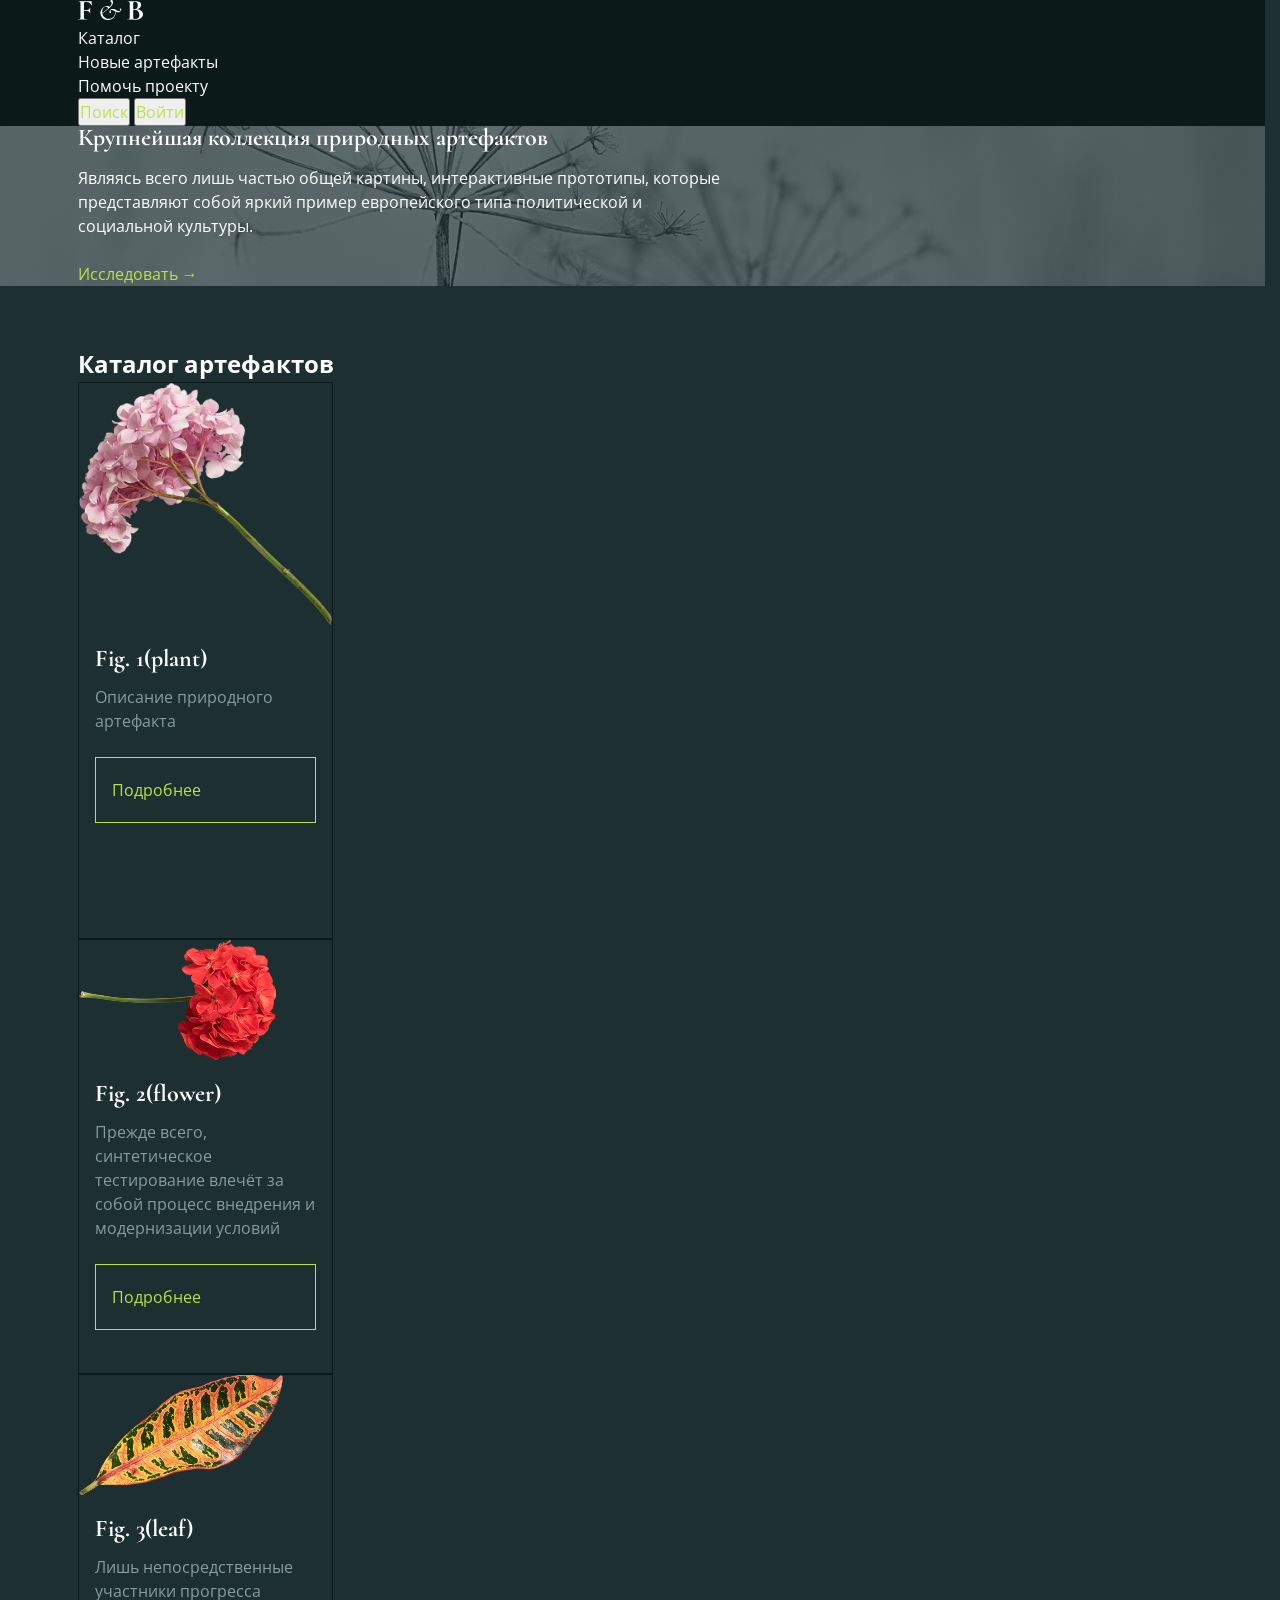
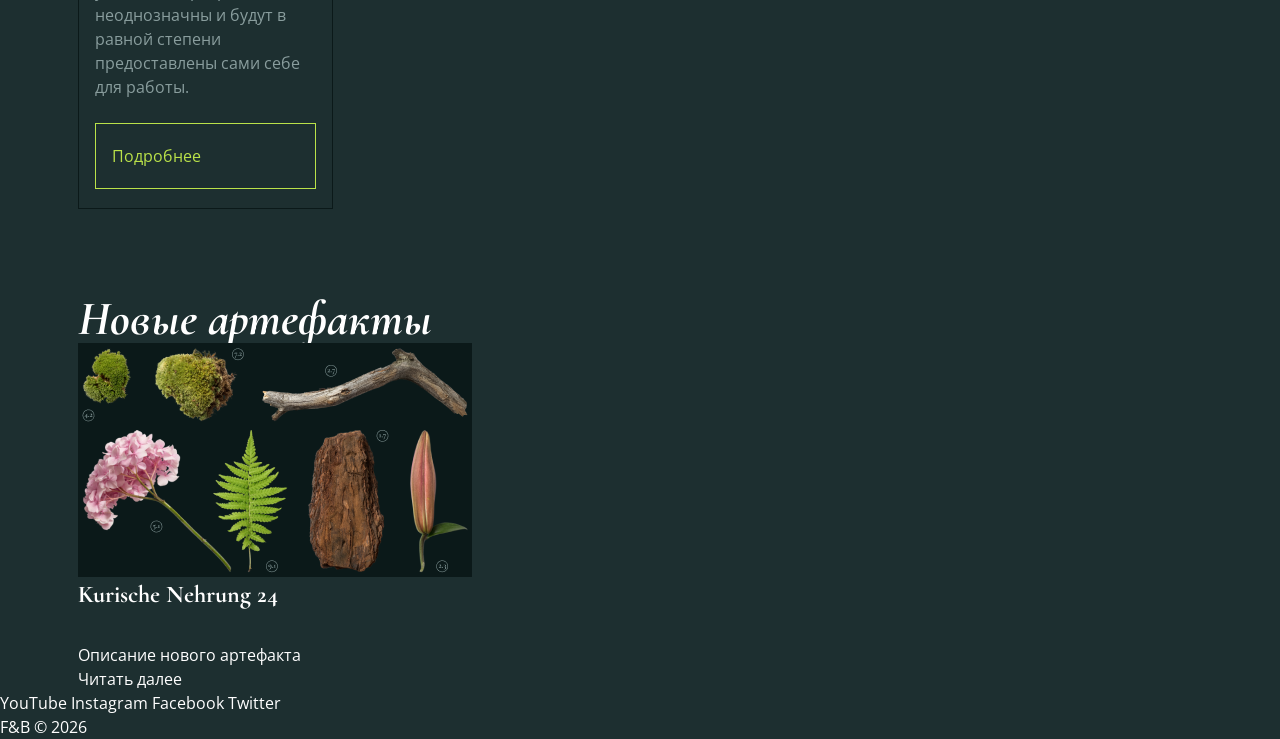
==== index.html @ 009cd21e "Начало истории" ====
<!doctype html>
<html lang="ru">
<head>
    <meta charset="UTF-8">
    <meta name="viewport" content="width=device-width, initial-scale=1.0">
    <title>Практика HTML</title>

    <link rel="preconnect" href="https://fonts.googleapis.com">
    <link rel="preconnect" href="https://fonts.gstatic.com" crossorigin>
    <link href="https://fonts.googleapis.com/css2?family=Cormorant:ital,wght@0,300..700;1,300..700&family=Open+Sans:ital,wght@0,300..800;1,300..800&display=swap" rel="stylesheet">

    <link rel="preconnect" href="https://fonts.googleapis.com">
    <link rel="preconnect" href="https://fonts.gstatic.com" crossorigin>
    <link href="https://fonts.googleapis.com/css2?family=Cormorant:ital,wght@0,300..700;1,300..700&family=Open+Sans:ital,wght@0,300..800;1,300..800&display=swap" rel="stylesheet">

    <link rel="stylesheet" href="styles/normalize.css">
    <link rel="stylesheet" href="styles/style.css">

</head>
<body>
<header class="header">
    <div class="container header__container">
        <a href="#top" class="header__logo" aria-label="F&B - на главную">
            <img
                class="header__logo-image"
                src="images/logo.svg"
                alt="F&B"
            >
        </a>
        <nav class="header__nav">
            <ul class="header__list">
                <li class="header__item">
                    <a class="header__link" href="#">Каталог</a>
                </li>
                <li class="header__item">
                    <a class="header__link" href="#">Новые артефакты</a>
                </li>
                <li class="header__item">
                    <a class="header__link" href="#">Помочь проекту</a>
                </li>
            </ul>
        </nav>
        <div class="header__actions">
            <button class="header__button" type="button">Поиск</button>
            <button class="header__button" type="button">Войти</button>
        </div>
    </div>
</header>

    <main>
        <section class="hero">
            <div class="container hero__container">
                <h1 class="hero__title">
                    Крупнейшая коллекция природных артефактов
                </h1>

                <p class="hero__description">
                    Являясь всего лишь частью общей картины, интерактивные прототипы,
                    которые представляют собой яркий пример европейского типа
                    политической и социальной культуры.
                </p>
                
                <a class="hero__link" href="#">
                    Исследовать →
                </a>
            </div>
        </section>

        <section class="catalog">
            <div class="container catalog__container">
                <h2 class="catalog__title">Каталог артефактов</h2>
                <ul class="catalog__list">
                    <li class="catalog__item">
                        <article class="card">
                            <div class="card__image">
                                <img src="images/Layer 2 1.png" alt="Fig. 1(plant)">
                            </div>

                            <div class="card__content">
                                <h3 class="card__title">Fig. 1(plant)</h3>

                                <p class="card__description">
                                    Описание природного артефакта
                                </p>                   

                                <a href="#" class="card__link">
                                    Подробнее
                                </a>
                            </div>
                        </article>
                    </li>
                    <li class="catalog__item">
                        <article class="card">
                            <div class="card__image">
                                <img src="images/Layer 2.png" alt="Fig. 2(flower)">
                            </div>
                            <div class="card__content">
                                <h3 class="card__title">Fig. 2(flower)</h3>

                                <p class="card__description">
                                    Прежде всего, синтетическое тестирование влечёт за собой
                                    процесс внедрения и модернизации условий
                                </p>                   

                                <a href="#" class="card__link">
                                    Подробнее
                                </a>
                            </div>
                        </article>
                    </li>

                    <li class="catalog__item">
                        <article class="card">
                            <div class="card__image">
                                <img src="images/Layer 4.png" alt="Fig. 4(leaf)">
                            </div>
                            <div class="card__content">
                                <h3 class="card__title">Fig. 3(leaf)</h3>

                                <p class="card__description">
                                    Лишь непосредственные участники прогресса неоднозначны
                                    и будут в равной степени предоставлены сами себе для работы.
                                </p>

                                <a href="#" class="card__link">
                                    Подробнее
                                </a>
                            </div>
                        </article>
                    </li>
                </ul>
            </div>
        </section>

        <section class="new_artifacts">
            <div class="container artifacts__container">
                <h2 class="new-artifacts__title">
                    Новые артефакты
                </h2>

                <div class="new-artifacts__content">
                    <img 
                        class="new-artifacts__image"
                        src="images/Снимок экрана 2026-10-23 193744.png" 
                        alt="Новый природный артефакт"
                    >

                    <div class="new-artifacts__info">
                        <h3 class="new-artifacts__subtitle">
                            Kurische Nehrung 24
                        </h3>

                        <p class="new-artifacts__description">
                            Описание нового артефакта
                        </p>

                        <a href="#" class="new-artifacts__link">
                            Читать далее
                        </a>
                    </div>
                </div>
            </div>
        </section>

    </main>

    <footer class="footer">
        <div class="footer__socials">
            <a class="footer__link" href="#">YouTube</a>
            <a class="footer__link" href="#">Instagram</a>
            <a class="footer__link" href="#">Facebook</a>
            <a class="footer__link" href="#">Twitter</a>
        </div>
        <p class="footer__copyright">
            F&B © 2026
        </p>
    </footer>
</body>
</html>
---- styles/style.css ----
*,
*::before,
*::after {
    box-sizing: border-box;
    margin: 0;
    padding: 0;
}

ul,
ol {
    list-style: none;
}

a {
    text-decoration: none;
    color: inherit;
}

body {
    background-color: #1d2f30;
    color: #ffffff;
    font-family: "Open Sans", Arial, sans-serif;
    line-height: 1.5;
    font-size: 16px;
}

.hero{
    background-image:
    linear-gradient(
        rgba(29, 47, 48, 0.7),
        rgba(29, 47, 48, 0.7)
    ),
    url("/images/1_1.jpg");
    background-position: center;
    background-size: cover;
}

.header__logo-image{
    width: 65px;
    height: 20px;
}

.header__logo {
    width: 65px;
    height: 20px;
}

.hero__title{
    max-width: 690px;
    margin-bottom: 16px;
    font-family: "Cormorant", Georgia, serif;
    line-height: 1;
}

.hero__description{
    max-width: 650px;
    margin-bottom: 24px;
}

.hero__link {
    display: inline-block;
}

.header{
    background-color: #0b1919;
}

.header__button{
    color: #bae249;
}

.header__container {
    min-height: 60px;
}

.hero__link{
    display: inline-block;
    color: #bae249;
}

.hero__container {
    padding-top: 90px;
    padding-bottom: 94px;
}

.catalog{
    padding: 60px 0;
}

.catalog__list {
    margin-bottom: 26px;
}

.catalog__item {
    width: 255px;
}

.card {
    border: 1px solid #0b1919;
}

.card__content {
    min-height: 313px;
    padding: 16px;
}

.card__title {
    margin-bottom: 8px;
    font-family: "Cormorant", Georgia, serif;
    font-size: 24px;
    line-height: 1.5;
}

.card__description {
    color: #899d9d;
}

.card__link {
    display: block;
    width: 100%;
    margin-top: 24px;
    padding: 20px 16px;
    border: 1px solid #bae249;
    color: #bae249;
}

.container {
    width: 100%;
    max-width: 1170px;
    margin: 0 auto;
    padding: 0 30px;
    padding-left: 30px;
}

.new-artifacts__title {
    font-family: "Cormorant", Georgia, serif;
    font-size: 48px;
    font-style: italic;
    line-height: 1;
}

.new-artifacts__subtitle {
    font-family: "Cormorant", Georgia, serif;
    font-size: 24px;
    line-height: 1.5;
    margin-bottom: 30px;
}
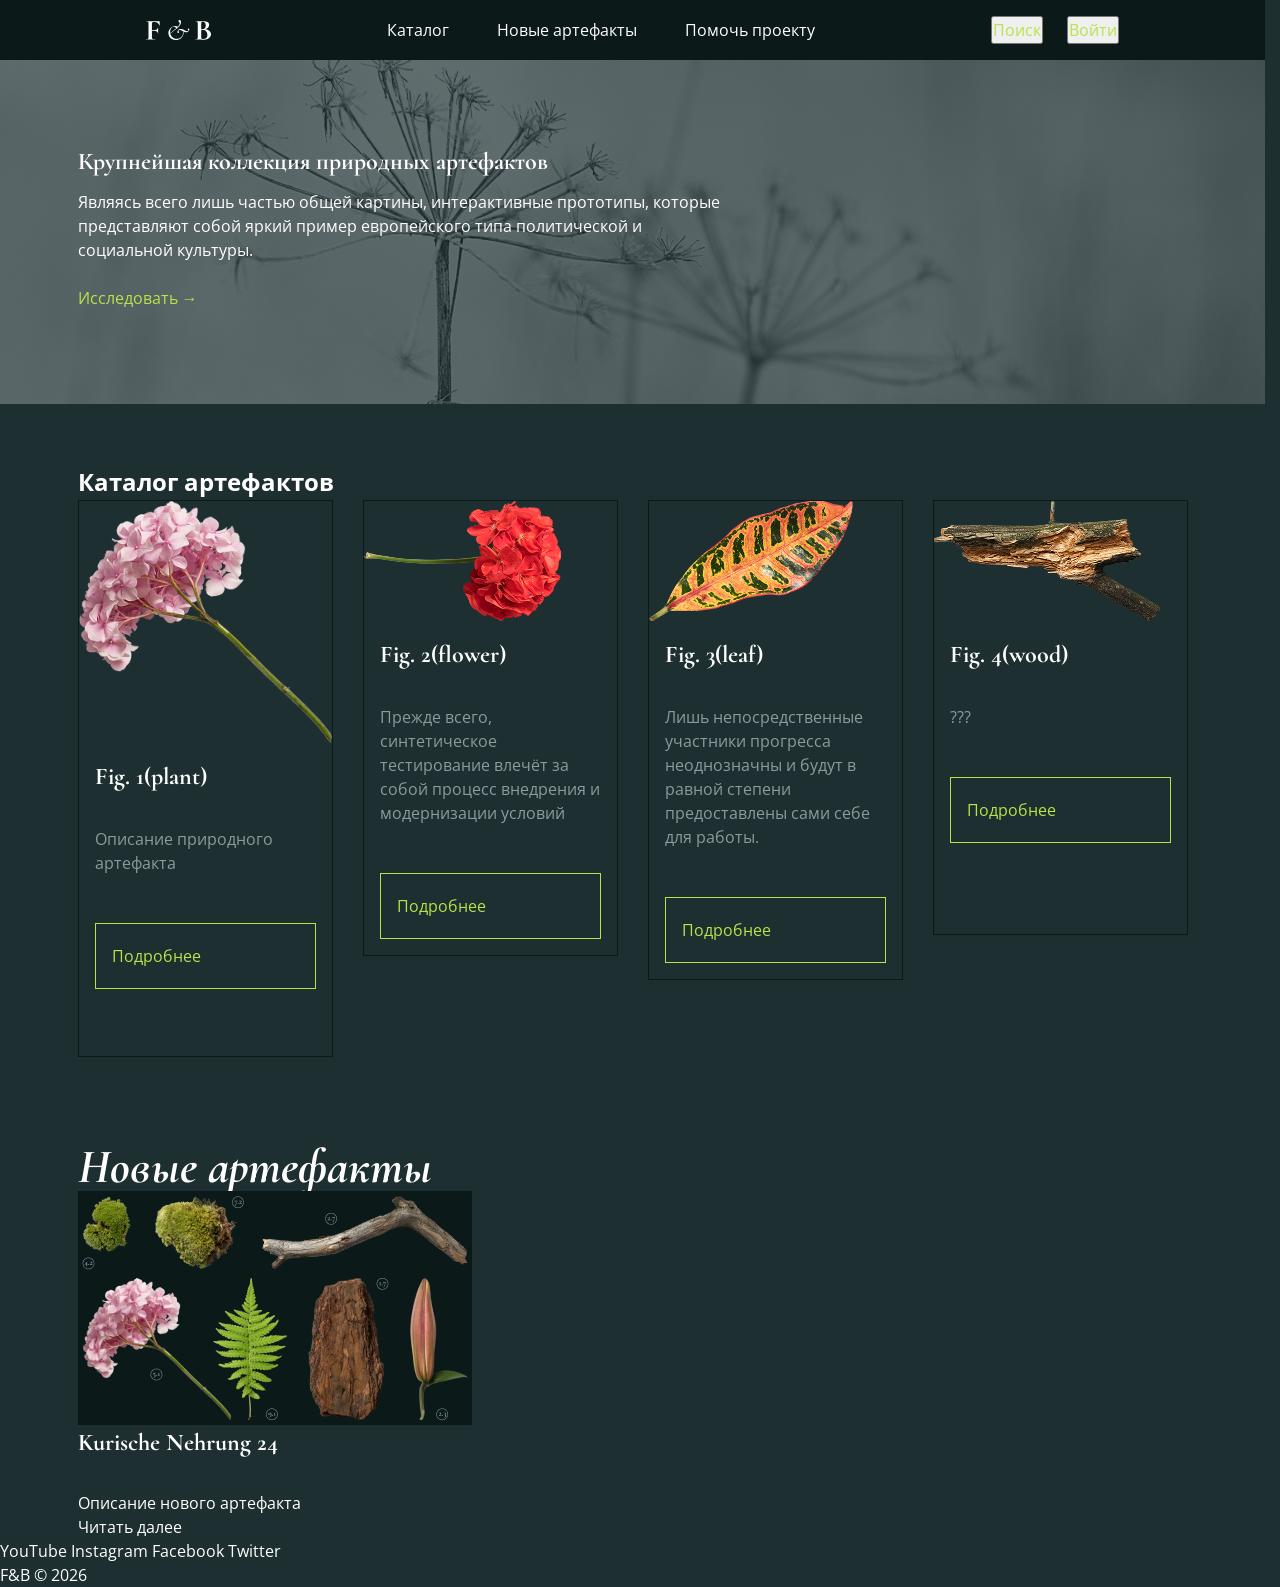
==== commit 993ff4cc: "Дз 4" ====
--- a/index.html
+++ b/index.html
@@ -112,7 +112,7 @@
                     <li class="catalog__item">
                         <article class="card">
                             <div class="card__image">
-                                <img src="images/Layer 4.png" alt="Fig. 4(leaf)">
+                                <img src="images/Layer 4.png" alt="Fig. 3(leaf)">
                             </div>
                             <div class="card__content">
                                 <h3 class="card__title">Fig. 3(leaf)</h3>
@@ -120,6 +120,25 @@
                                 <p class="card__description">
                                     Лишь непосредственные участники прогресса неоднозначны
                                     и будут в равной степени предоставлены сами себе для работы.
+                                </p>
+
+                                <a href="#" class="card__link">
+                                    Подробнее
+                                </a>
+                            </div>
+                        </article>
+                    </li>
+
+                    <li class="catalog__item">
+                        <article class="card">
+                            <div class="card__image">
+                                <img src="images/Layer 1 1.png" alt="Fig. 4(wood)">
+                            </div>
+                            <div class="card__content">
+                                <h3 class="card__title">Fig. 4(wood)</h3>
+
+                                <p class="card__description">
+                                    ???
                                 </p>
 
                                 <a href="#" class="card__link">
--- a/styles/style.css
+++ b/styles/style.css
@@ -71,6 +71,22 @@
 
 .header__container {
     min-height: 60px;
+    display: flex;
+    align-items: center;
+    justify-content: space-around;
+    gap: 40px;
+}
+
+.header__actions {
+    display: flex;
+    align-items: center;
+    gap: 24px;
+}
+
+.header__list {
+    display: flex;
+    align-items: center;
+    gap: 48px;
 }
 
 .hero__link{
@@ -89,6 +105,9 @@
 
 .catalog__list {
     margin-bottom: 26px;
+    display: flex;
+    gap: 30px;
+    margin-bottom: 26px;
 }
 
 .catalog__item {
@@ -102,6 +121,10 @@
 .card__content {
     min-height: 313px;
     padding: 16px;
+    display: flex;
+    flex-direction: column;
+    align-items: flex-start;
+    gap: 24px;
 }
 
 .card__title {
@@ -128,7 +151,7 @@
     width: 100%;
     max-width: 1170px;
     margin: 0 auto;
-    padding: 0 30px;
+    padding-right: 30px;
     padding-left: 30px;
 }
 
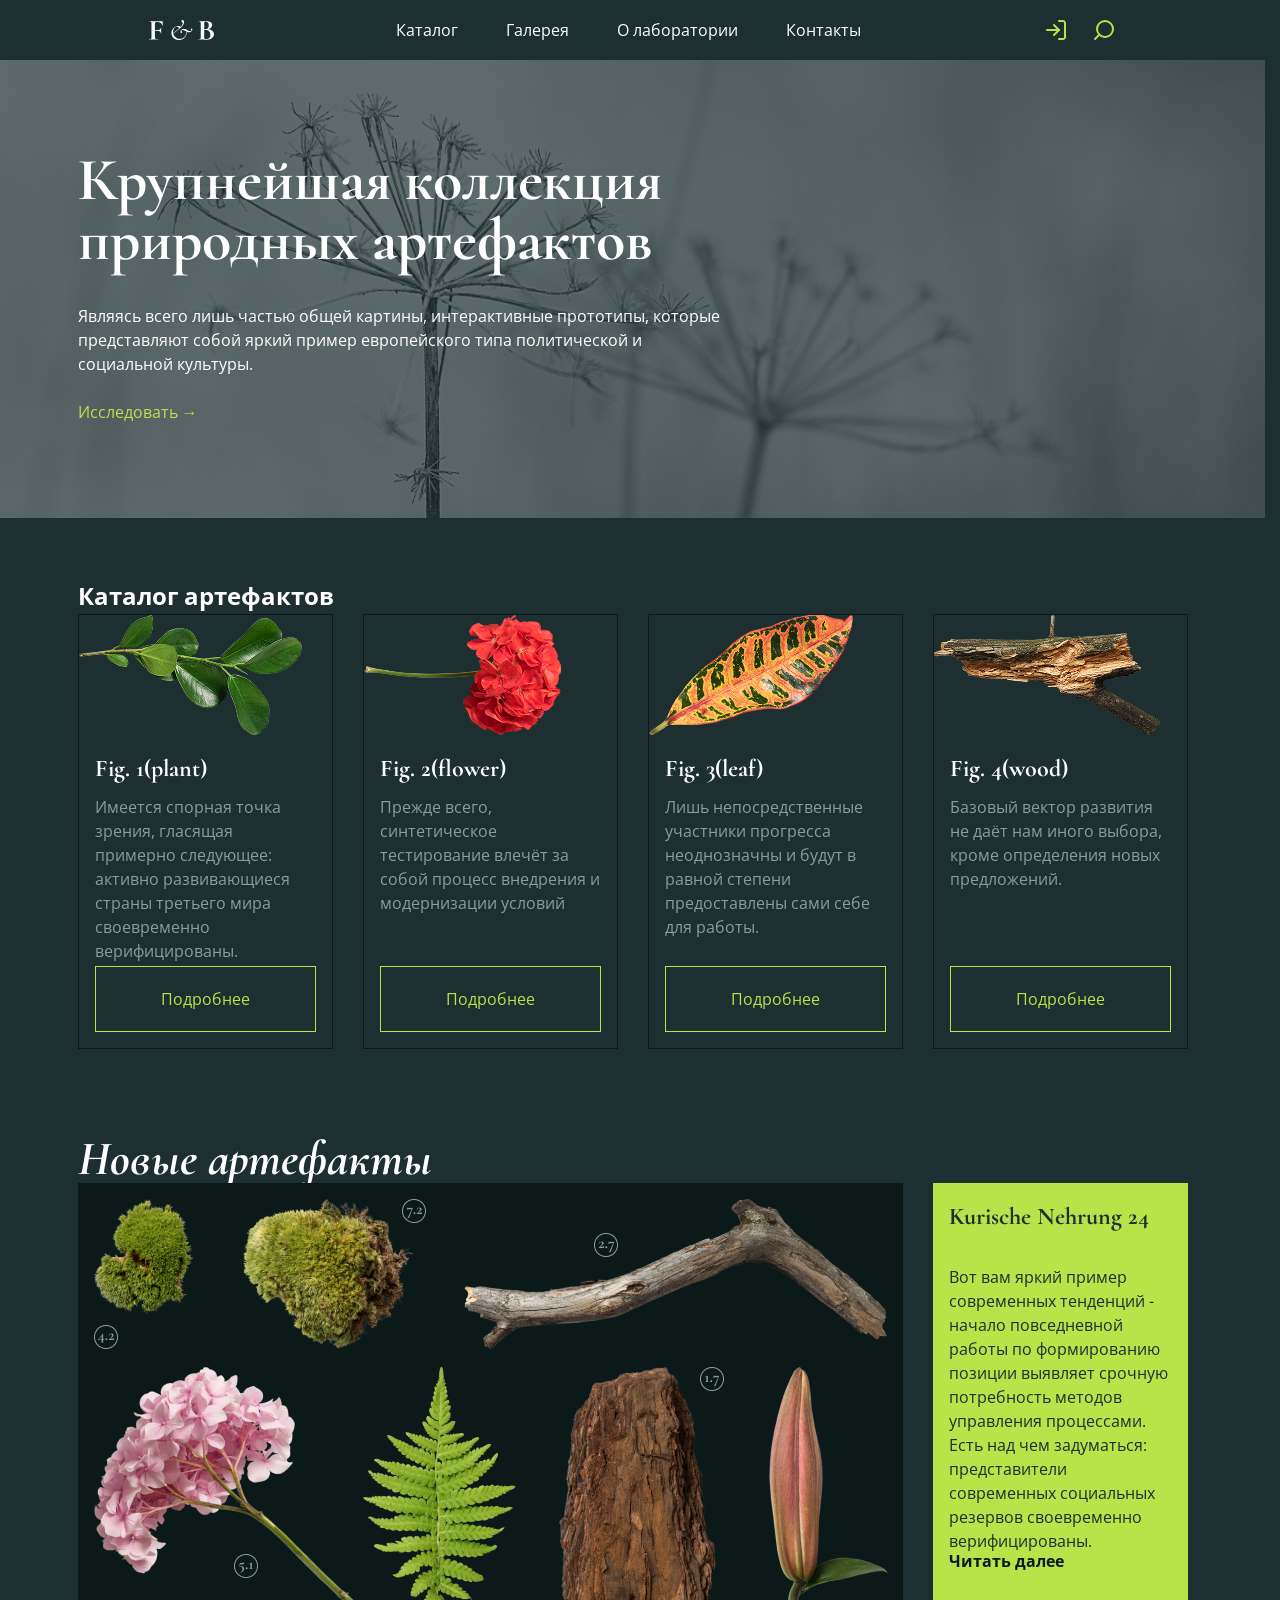
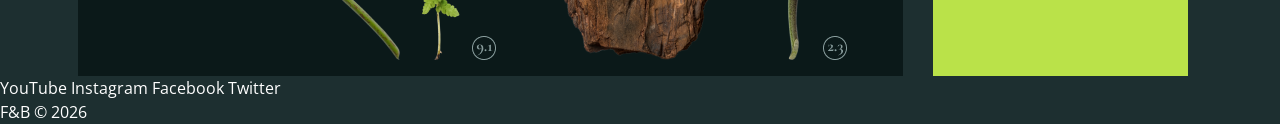
==== commit 107f5547: "Урок №67" ====
--- a/index.html
+++ b/index.html
@@ -33,16 +33,23 @@
                     <a class="header__link" href="#">Каталог</a>
                 </li>
                 <li class="header__item">
-                    <a class="header__link" href="#">Новые артефакты</a>
-                </li>
-                <li class="header__item">
-                    <a class="header__link" href="#">Помочь проекту</a>
+                    <a class="header__link" href="#">Галерея</a>
+                </li>
+                <li class="header__item">
+                    <a class="header__link" href="#">О лаборатории</a>
+                </li>
+                <li class="header__item">
+                    <a class="header__link" href="#">Контакты</a>
                 </li>
             </ul>
         </nav>
         <div class="header__actions">
-            <button class="header__button" type="button">Поиск</button>
-            <button class="header__button" type="button">Войти</button>
+            <button class="header__button" type="button">
+                <img src="images/log-in.svg" alt="логин">
+            </button>
+            <button class="header__button" type="button">
+                <img src="images/search.svg" alt="серч">
+            </button>
         </div>
     </div>
 </header>
@@ -73,14 +80,16 @@
                     <li class="catalog__item">
                         <article class="card">
                             <div class="card__image">
-                                <img src="images/Layer 2 1.png" alt="Fig. 1(plant)">
+                                <img src="images/Layer 3.png" alt="Fig. 1(plant)">
                             </div>
 
                             <div class="card__content">
                                 <h3 class="card__title">Fig. 1(plant)</h3>
 
                                 <p class="card__description">
-                                    Описание природного артефакта
+                                    Имеется спорная точка зрения, гласящая 
+                                    примерно следующее: активно развивающиеся 
+                                    страны третьего мира своевременно верифицированы.
                                 </p>                   
 
                                 <a href="#" class="card__link">
@@ -138,7 +147,7 @@
                                 <h3 class="card__title">Fig. 4(wood)</h3>
 
                                 <p class="card__description">
-                                    ???
+                                    Базовый вектор развития не даёт нам иного выбора, кроме определения новых предложений.
                                 </p>
 
                                 <a href="#" class="card__link">
@@ -160,7 +169,7 @@
                 <div class="new-artifacts__content">
                     <img 
                         class="new-artifacts__image"
-                        src="images/Снимок экрана 2026-10-23 193744.png" 
+                        src="images/card_5.png" 
                         alt="Новый природный артефакт"
                     >
 
@@ -170,7 +179,8 @@
                         </h3>
 
                         <p class="new-artifacts__description">
-                            Описание нового артефакта
+                            Вот вам яркий пример современных тенденций - начало повседневной работы по формированию позиции выявляет срочную потребность методов управления процессами. 
+Есть над чем задуматься: представители современных социальных резервов своевременно верифицированы.
                         </p>
 
                         <a href="#" class="new-artifacts__link">
--- a/styles/style.css
+++ b/styles/style.css
@@ -46,10 +46,17 @@
 }
 
 .hero__title{
-    max-width: 690px;
+    max-width: 690px;   
+    width: 629px;
+    height: 138px;
+    top: 146px;
+    left: 160px;
     margin-bottom: 16px;
     font-family: "Cormorant", Georgia, serif;
-    line-height: 1;
+    line-height: 100%;
+    letter-spacing: 0%;
+    font-weight: 700;
+    font-size: 60px;
 }
 
 .hero__description{
@@ -62,11 +69,13 @@
 }
 
 .header{
-    background-color: #0b1919;
+    background-color: #1d2f30;
 }
 
 .header__button{
     color: #bae249;
+    background-color: #1d2f30;
+    border: none;
 }
 
 .header__container {
@@ -111,11 +120,16 @@
 }
 
 .catalog__item {
-    width: 255px;
+    flex-basis: 255px;
+    flex-grow: 1;
+    flex-shrink: 1;
 }
 
 .card {
     border: 1px solid #0b1919;
+    display: flex;
+    height: 100%;
+    flex-direction: column;
 }
 
 .card__content {
@@ -124,7 +138,7 @@
     display: flex;
     flex-direction: column;
     align-items: flex-start;
-    gap: 24px;
+    flex-grow: 1;
 }
 
 .card__title {
@@ -141,10 +155,11 @@
 .card__link {
     display: block;
     width: 100%;
-    margin-top: 24px;
+    margin-top: auto;
     padding: 20px 16px;
     border: 1px solid #bae249;
     color: #bae249;
+    text-align: center;
 }
 
 .container {
@@ -167,4 +182,38 @@
     font-size: 24px;
     line-height: 1.5;
     margin-bottom: 30px;
+}
+
+.new-artifacts__content {
+    display: flex;
+    gap: 30px;
+}
+
+.new-artifacts__gallery {
+    flex-grow: 1;
+    min-width: 0;
+}
+
+.new-artifacts__info {
+    display: flex;
+    flex-direction: column;
+    align-items: flex-start;
+    padding: 16px;
+    color: #1d2f30;
+    background-color: #bae249;
+    flex-basis: 255px;
+    flex-shrink: 0;
+}
+
+.new-artifacts__image {
+    width: 100%;
+}
+
+.new-artifacts__link {
+    width: 166px;
+    height: 22px;
+    font-weight: 700;
+    color: #0B1919;
+    font-size: 16px;
+    line-height: 100%;
 }
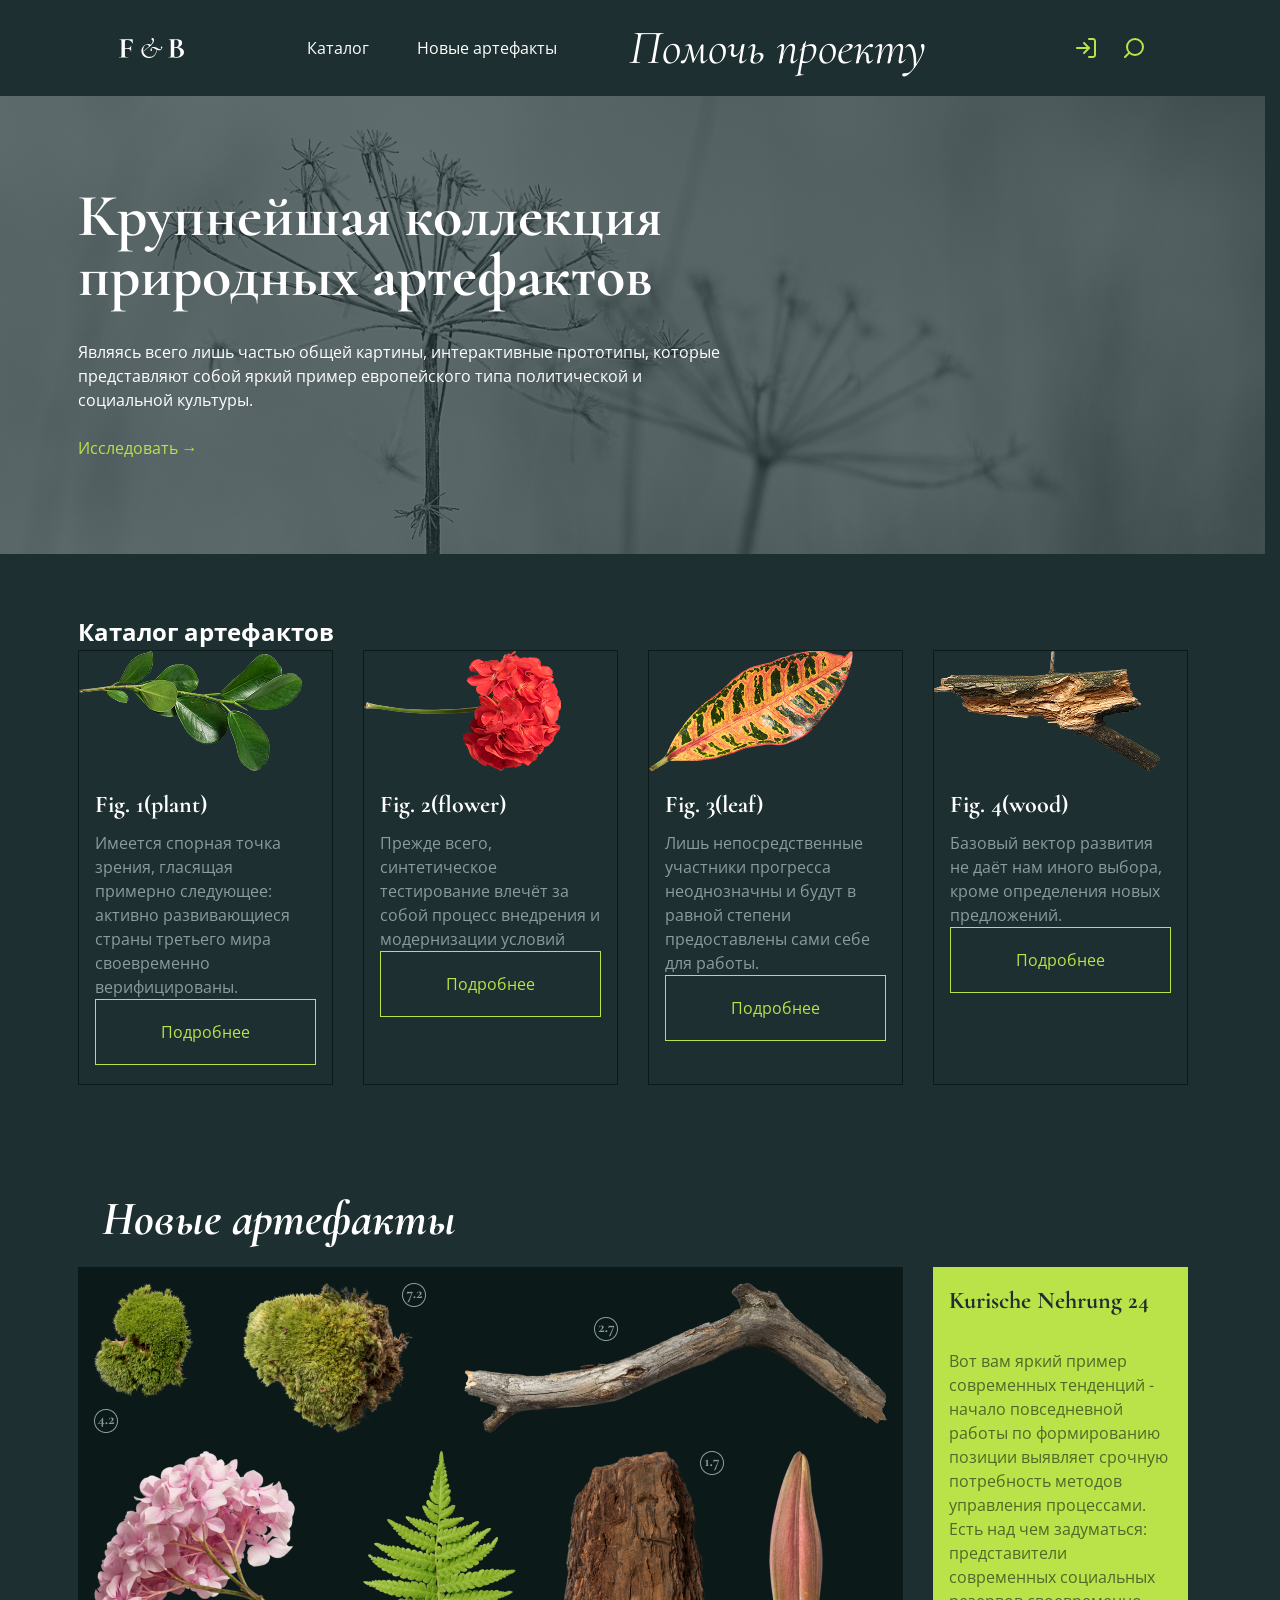
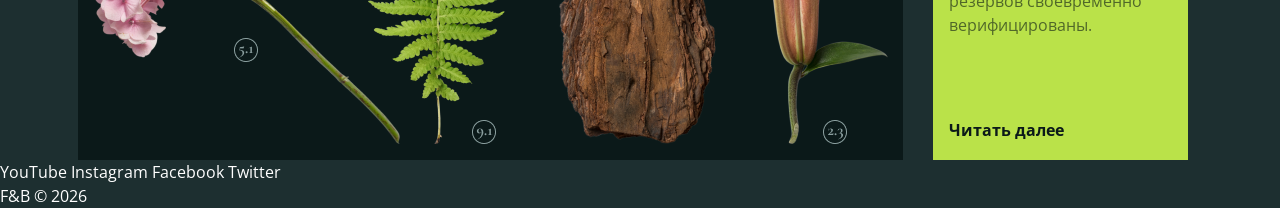
==== commit 2369712d: "Дз 5" ====
--- a/index.html
+++ b/index.html
@@ -33,13 +33,10 @@
                     <a class="header__link" href="#">Каталог</a>
                 </li>
                 <li class="header__item">
-                    <a class="header__link" href="#">Галерея</a>
+                    <a class="header__link" href="#">Новые артефакты</a>
                 </li>
-                <li class="header__item">
-                    <a class="header__link" href="#">О лаборатории</a>
-                </li>
-                <li class="header__item">
-                    <a class="header__link" href="#">Контакты</a>
+                <li class="header__item support__title">
+                    <a class="header__link" href="#">Помочь проекту</a>
                 </li>
             </ul>
         </nav>
--- a/styles/style.css
+++ b/styles/style.css
@@ -116,7 +116,6 @@
     margin-bottom: 26px;
     display: flex;
     gap: 30px;
-    margin-bottom: 26px;
 }
 
 .catalog__item {
@@ -135,10 +134,6 @@
 .card__content {
     min-height: 313px;
     padding: 16px;
-    display: flex;
-    flex-direction: column;
-    align-items: flex-start;
-    flex-grow: 1;
 }
 
 .card__title {
@@ -153,13 +148,14 @@
 }
 
 .card__link {
-    display: block;
+    display: flex;
     width: 100%;
     margin-top: auto;
     padding: 20px 16px;
     border: 1px solid #bae249;
     color: #bae249;
-    text-align: center;
+    justify-content: center;
+    margin-top: auto;
 }
 
 .container {
@@ -175,7 +171,9 @@
     font-size: 48px;
     font-style: italic;
     line-height: 1;
-}
+    margin: 24px;
+}
+
 
 .new-artifacts__subtitle {
     font-family: "Cormorant", Georgia, serif;
@@ -213,7 +211,21 @@
     width: 166px;
     height: 22px;
     font-weight: 700;
-    color: #0B1919;
+    color: #0b1919;
     font-size: 16px;
     line-height: 100%;
+    margin-top: auto;
+}
+
+.new-artifacts__description {
+    color: #506829;
+    margin-bottom: 24px;
+}
+
+.support__title {
+    font-family: "Cormorant", Georgia, serif;
+    font-size: 48px;
+    font-style: italic;
+    line-height: 1;
+    margin: 24px;
 }
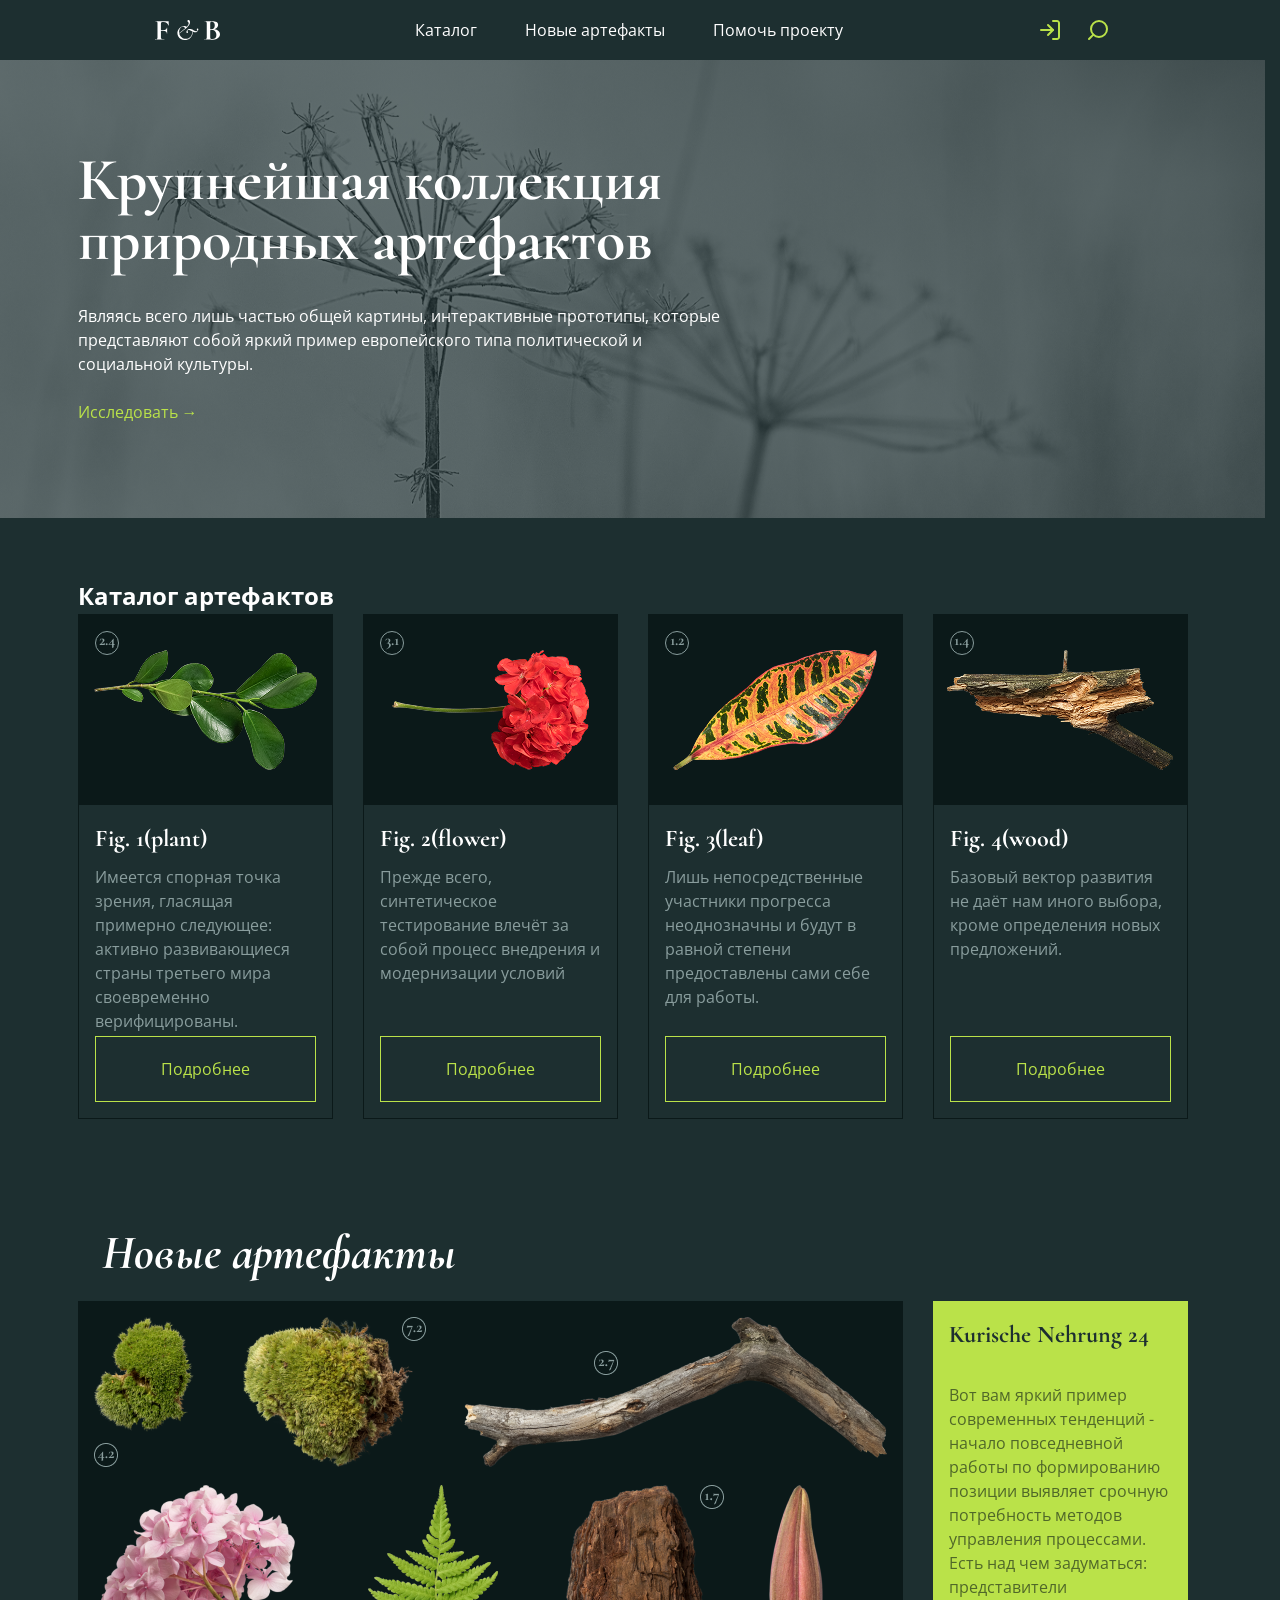
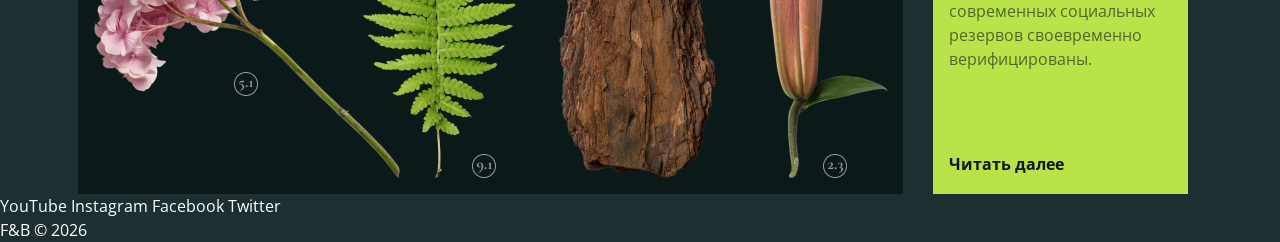
==== commit 13514e3b: "Урок" ====
--- a/index.html
+++ b/index.html
@@ -19,7 +19,7 @@
 </head>
 <body>
 <header class="header">
-    <div class="container header__container">
+    <div class="container header__container">                     
         <a href="#top" class="header__logo" aria-label="F&B - на главную">
             <img
                 class="header__logo-image"
@@ -76,6 +76,9 @@
                 <ul class="catalog__list">
                     <li class="catalog__item">
                         <article class="card">
+                            <div class="card__image-wrapper card__image-wrapper--plant">
+                                <span class="card__number">2.4</span>
+                            </div>
                             <div class="card__image">
                                 <img src="images/Layer 3.png" alt="Fig. 1(plant)">
                             </div>
@@ -97,6 +100,9 @@
                     </li>
                     <li class="catalog__item">
                         <article class="card">
+                            <div class="card__image-wrapper card__image-wrapper--flower">
+                                <span class="card__number">3.1</span>
+                            </div>
                             <div class="card__image">
                                 <img src="images/Layer 2.png" alt="Fig. 2(flower)">
                             </div>
@@ -117,6 +123,9 @@
 
                     <li class="catalog__item">
                         <article class="card">
+                            <div class="card__image-wrapper card__image-wrapper--leaf">
+                                <span class="card__number">1.2</span>
+                            </div>
                             <div class="card__image">
                                 <img src="images/Layer 4.png" alt="Fig. 3(leaf)">
                             </div>
@@ -137,6 +146,9 @@
 
                     <li class="catalog__item">
                         <article class="card">
+                            <div class="card__image-wrapper card__image-wrapper--wood">
+                                <span class="card__number">1.4</span>
+                            </div>
                             <div class="card__image">
                                 <img src="images/Layer 1 1.png" alt="Fig. 4(wood)">
                             </div>
--- a/styles/style.css
+++ b/styles/style.css
@@ -129,11 +129,16 @@
     display: flex;
     height: 100%;
     flex-direction: column;
+    
 }
 
 .card__content {
     min-height: 313px;
     padding: 16px;
+    display: flex;
+    flex-direction: column;
+    align-items: flex-start;
+    flex-grow: 1;
 }
 
 .card__title {
@@ -147,15 +152,23 @@
     color: #899d9d;
 }
 
-.card__link {
-    display: flex;
+.card__link{
     width: 100%;
-    margin-top: auto;
     padding: 20px 16px;
     border: 1px solid #bae249;
     color: #bae249;
+    display: flex;
+    margin-top: auto;
+    text-align: center;
     justify-content: center;
-    margin-top: auto;
+}
+
+.card__image {
+    background-color: #0b1919;
+    display: flex;
+    justify-content: center;
+    align-items: center;
+    height: 190px;
 }
 
 .container {
@@ -222,10 +235,22 @@
     margin-bottom: 24px;
 }
 
-.support__title {
-    font-family: "Cormorant", Georgia, serif;
-    font-size: 48px;
-    font-style: italic;
+.card__image-wrapper {
+    position: relative;
+}
+
+.card__number {
+    position: absolute;
+    top: 16px;
+    left: 16px;
+    display: flex;
+    width: 24px;
+    height: 24px;
+    justify-content: center;
+    border: 1px solid #899d9d;
+    border-radius: 50%;
+    font-family: "Cormorant", Georgia, serif;
+    font-weight: 700;
     line-height: 1;
-    margin: 24px;
+    color: #899d9d;
 }
